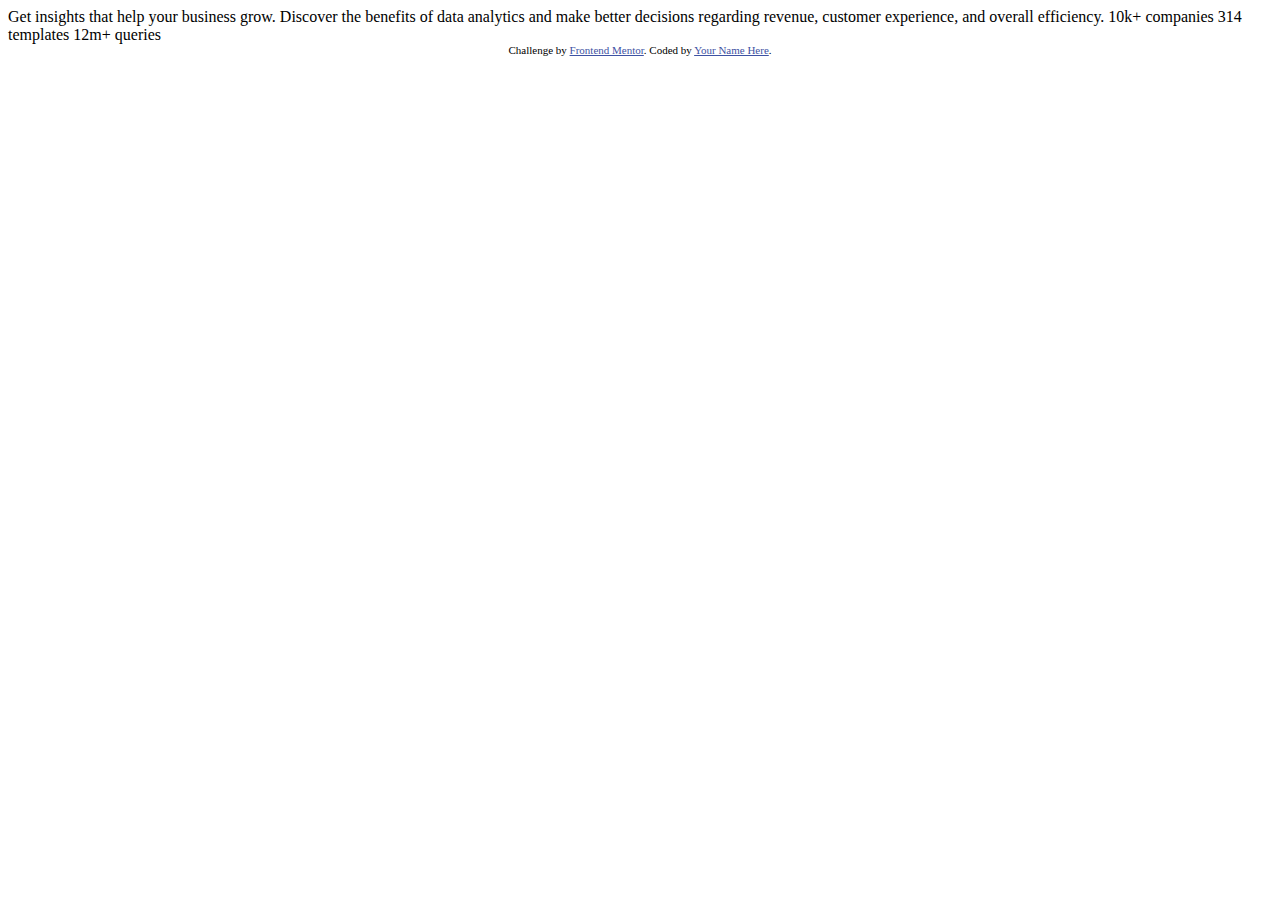
==== index.html @ a738b74b "start" ====
<!DOCTYPE html>
<html lang="en">
<head>
  <meta charset="UTF-8">
  <meta name="viewport" content="width=device-width, initial-scale=1.0"> <!-- displays site properly based on user's device -->

  <link rel="icon" type="image/png" sizes="32x32" href="./images/favicon-32x32.png">
  
  <title>Frontend Mentor | Stats preview card component</title>

  <!-- Feel free to remove these styles or customise in your own stylesheet 👍 -->
  <style>
    .attribution { font-size: 11px; text-align: center; }
    .attribution a { color: hsl(228, 45%, 44%); }
  </style>
</head>
<body>

  Get insights that help your business grow.

  Discover the benefits of data analytics and make better decisions regarding revenue, customer 
  experience, and overall efficiency.

  10k+ companies
  314 templates
  12m+ queries

  <div class="attribution">
    Challenge by <a href="https://www.frontendmentor.io?ref=challenge" target="_blank">Frontend Mentor</a>. 
    Coded by <a href="#">Your Name Here</a>.
  </div>
</body>
</html>
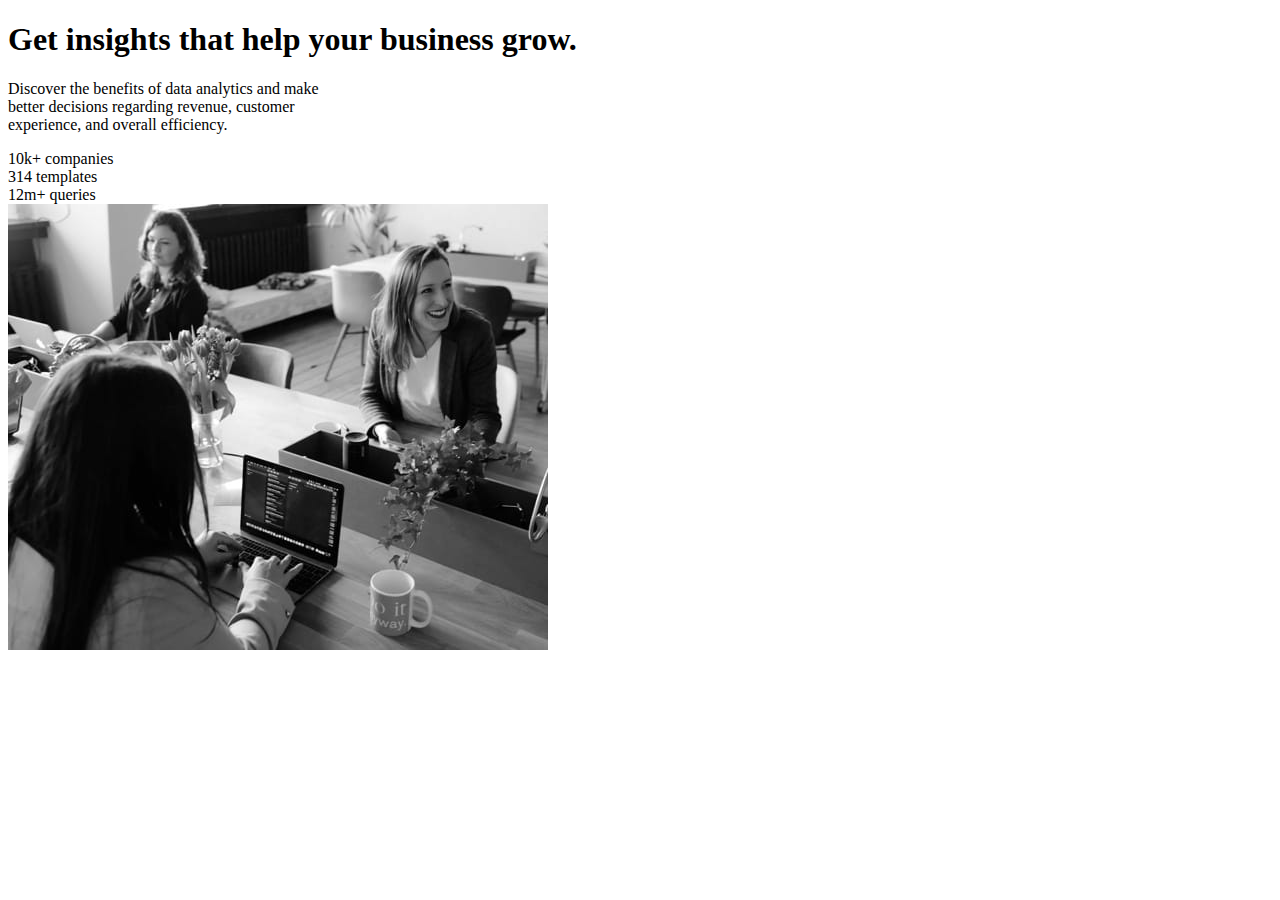
==== commit 608fcf71: "start" ====
--- a/index.html
+++ b/index.html
@@ -5,29 +5,34 @@
   <meta name="viewport" content="width=device-width, initial-scale=1.0"> <!-- displays site properly based on user's device -->
 
   <link rel="icon" type="image/png" sizes="32x32" href="./images/favicon-32x32.png">
+  <link rel="stylesheet" type="text/css" href="style.css">
   
   <title>Frontend Mentor | Stats preview card component</title>
 
   <!-- Feel free to remove these styles or customise in your own stylesheet 👍 -->
-  <style>
+  <!-- <style>
     .attribution { font-size: 11px; text-align: center; }
     .attribution a { color: hsl(228, 45%, 44%); }
-  </style>
+  </style> -->
 </head>
 <body>
+  <div class="Card">
+    <div class="card-about">
+      <h1>Get <span class="insights">insights</span> that help your business grow.</h1>
 
-  Get insights that help your business grow.
+      <p class="card-features">Discover the benefits of data analytics and make<br> better decisions regarding revenue, customer<br> experience, and overall efficiency.</p>
+      <div class="card-praise">
+        <div class="card-praise-element"><span class="numbers">10k+</span> <span class="types">companies</span></div>
+        <div class="card-praise-element"><span class="numbers">314</span> <span class="types"> templates</span></div>
+        <div class="card-praise-element"><span class="numbers">12m+</span> <span class="types"> queries</span></div>
+      </div>
 
-  Discover the benefits of data analytics and make better decisions regarding revenue, customer 
-  experience, and overall efficiency.
-
-  10k+ companies
-  314 templates
-  12m+ queries
-
-  <div class="attribution">
+    </div>
+    <img src="images\image-header-desktop.jpg" alt="People in office">
+  </div>
+  <!-- <div class="attribution">
     Challenge by <a href="https://www.frontendmentor.io?ref=challenge" target="_blank">Frontend Mentor</a>. 
     Coded by <a href="#">Your Name Here</a>.
-  </div>
+  </div> -->
 </body>
 </html>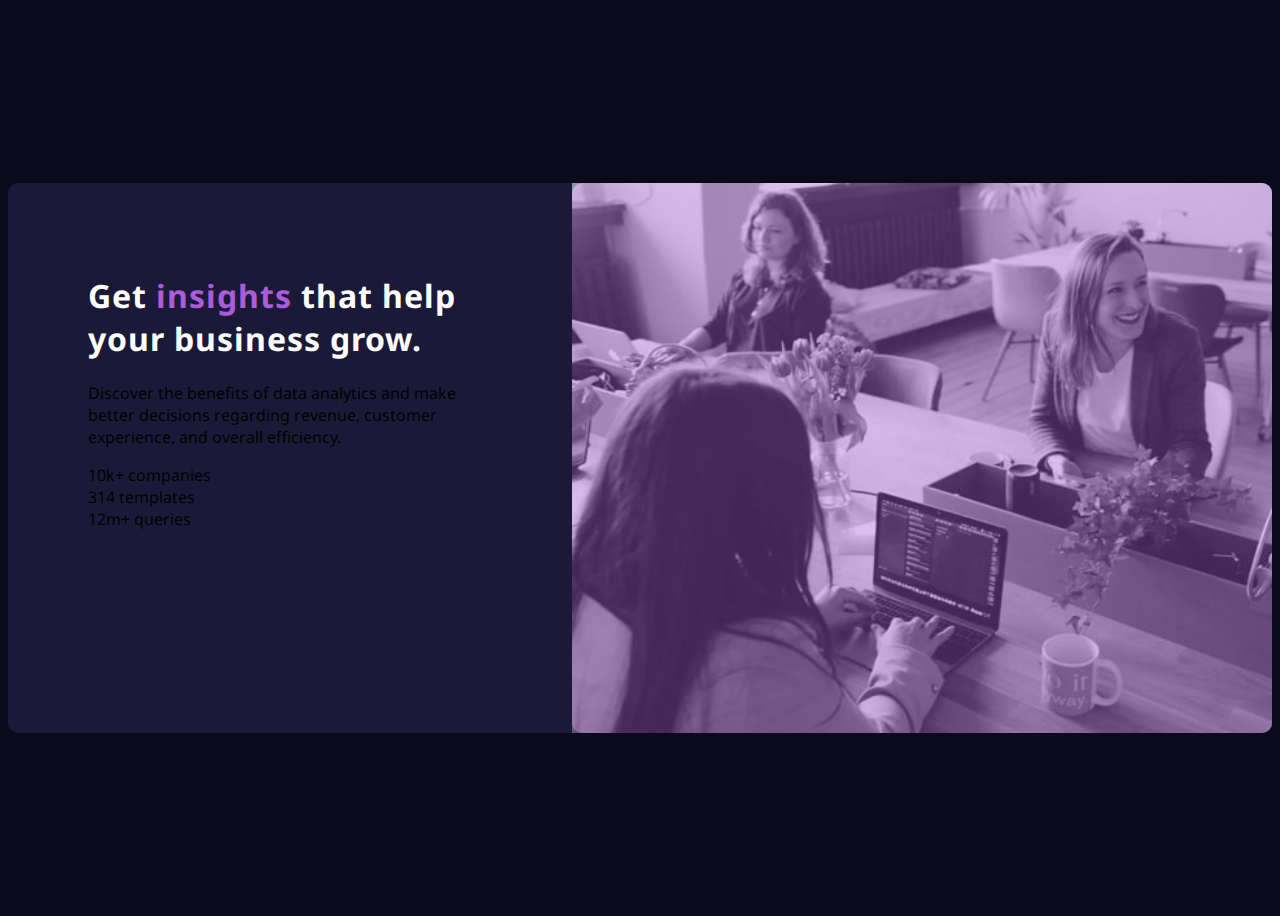
==== commit edb1a521: "a" ====
--- a/index.html
+++ b/index.html
@@ -3,6 +3,10 @@
 <head>
   <meta charset="UTF-8">
   <meta name="viewport" content="width=device-width, initial-scale=1.0"> <!-- displays site properly based on user's device -->
+  <!-- font -->
+  <link rel="preconnect" href="https://fonts.googleapis.com">
+ <link rel="preconnect" href="https://fonts.gstatic.com" crossorigin>
+ <link href="https://fonts.googleapis.com/css2?family=Inter:wght@400;700&family=Lexend+Deca&family=Noto+Sans:wght@700&display=swap" rel="stylesheet">
 
   <link rel="icon" type="image/png" sizes="32x32" href="./images/favicon-32x32.png">
   <link rel="stylesheet" type="text/css" href="style.css">
@@ -18,7 +22,7 @@
 <body>
   <div class="Card">
     <div class="card-about">
-      <h1>Get <span class="insights">insights</span> that help your business grow.</h1>
+      <h1>Get <span class="insights">insights</span> that help<br> your business grow.</h1>
 
       <p class="card-features">Discover the benefits of data analytics and make<br> better decisions regarding revenue, customer<br> experience, and overall efficiency.</p>
       <div class="card-praise">
@@ -28,7 +32,9 @@
       </div>
 
     </div>
-    <img src="images\image-header-desktop.jpg" alt="People in office">
+    <div class="pink">
+      <img src="images\image-header-desktop.jpg" alt="People in office">
+    </div>
   </div>
   <!-- <div class="attribution">
     Challenge by <a href="https://www.frontendmentor.io?ref=challenge" target="_blank">Frontend Mentor</a>. 
--- a/style.css
+++ b/style.css
@@ -0,0 +1,58 @@
+/*-------------  Desktop  ------------*/
+
+body{
+	background-color: hsl(233, 47%, 7%);
+	height: 100vh;
+	display: flex;
+	align-items: center;
+	font-family: 'Inter', sans-serif;
+    font-family: 'Lexend Deca', sans-serif;
+    font-family: 'Noto Sans', sans-serif;
+
+}
+
+.Card{
+	background-color: hsl(244, 38%, 16%);
+	display: flex;
+	flex-direction: row;
+	justify-content: space-between;
+	width: 100%;
+	max-width: 1500px ;
+	height: 550px;
+	margin: 0 auto;
+	border-radius: 10px;
+}
+
+.card-about{
+	margin: 70px 0 0 80px;
+
+}
+
+h1{
+	color: white;
+	font-family: 'Noto Sans', sans-serif;
+	letter-spacing: 1px;
+	font-weight: 700;
+}
+
+.insights {
+	color: hsl(277, 64%, 61%);
+	font-weight: 700;
+	letter-spacing: 1px;
+
+}
+
+.pink{
+	background-color: hsl(277, 64%, 61%);
+	border-radius: 10px;
+	/*width: 700px;
+	height: ;*/
+}
+
+img{
+	border-radius: 0 10px 10px 0;
+	width: 700px;
+	height: 550px;
+	opacity: 0.6;
+	filter: grayscale(50%);
+}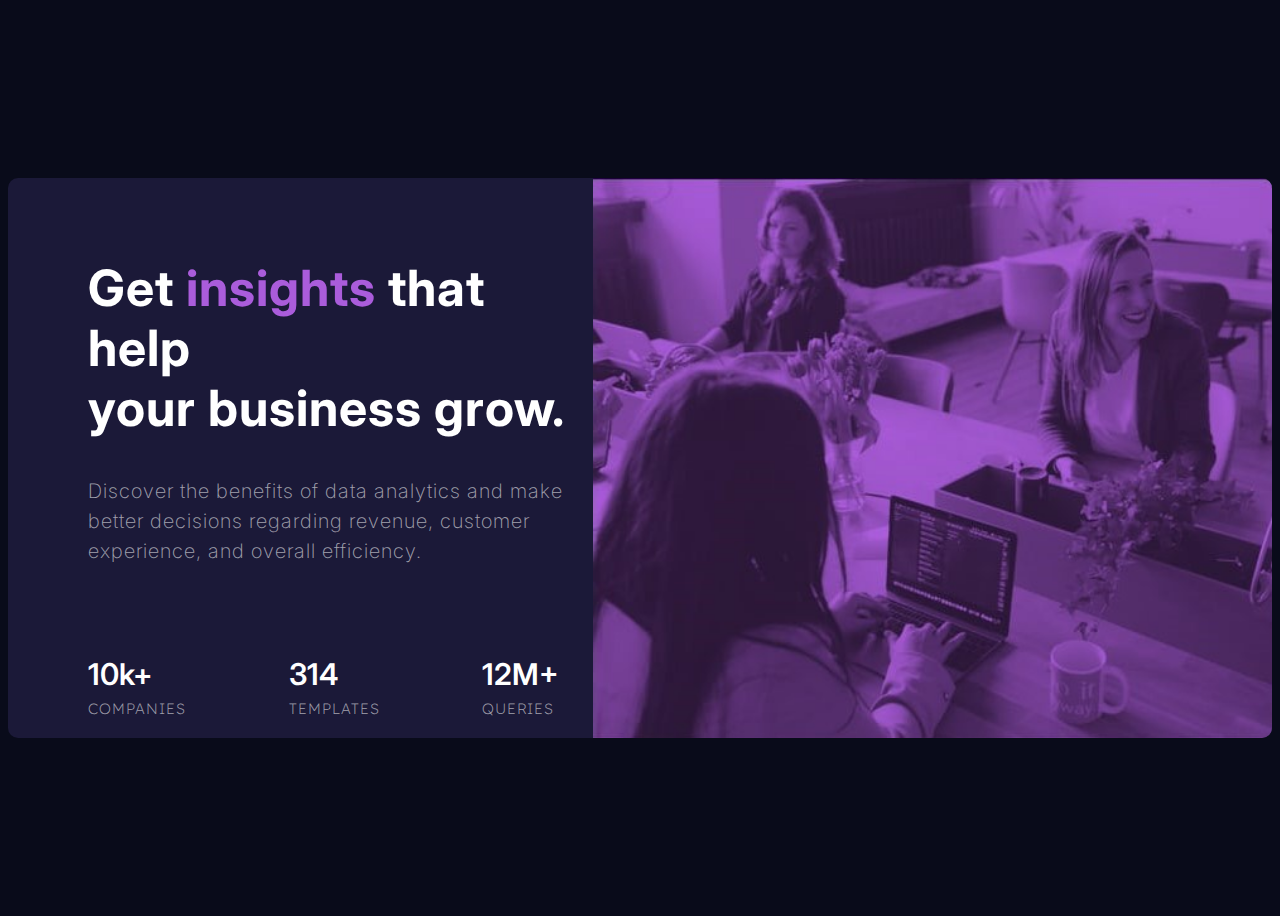
==== commit 4cfadd5e: "completed" ====
--- a/index.html
+++ b/index.html
@@ -5,8 +5,8 @@
   <meta name="viewport" content="width=device-width, initial-scale=1.0"> <!-- displays site properly based on user's device -->
   <!-- font -->
   <link rel="preconnect" href="https://fonts.googleapis.com">
- <link rel="preconnect" href="https://fonts.gstatic.com" crossorigin>
- <link href="https://fonts.googleapis.com/css2?family=Inter:wght@400;700&family=Lexend+Deca&family=Noto+Sans:wght@700&display=swap" rel="stylesheet">
+  <link rel="preconnect" href="https://fonts.gstatic.com" crossorigin>
+  <link href="https://fonts.googleapis.com/css2?family=Inter:wght@400;700&family=Lexend+Deca&display=swap" rel="stylesheet">
 
   <link rel="icon" type="image/png" sizes="32x32" href="./images/favicon-32x32.png">
   <link rel="stylesheet" type="text/css" href="style.css">
@@ -20,22 +20,37 @@
   </style> -->
 </head>
 <body>
-  <div class="Card">
-    <div class="card-about">
-      <h1>Get <span class="insights">insights</span> that help<br> your business grow.</h1>
+  <div class="card-desktop">
+    <div class="card-about-desktop">
+      <h1 class="desktop-h1">Get <span class="insights-desktop">insights</span> that help<br> your business grow.</h1>
 
-      <p class="card-features">Discover the benefits of data analytics and make<br> better decisions regarding revenue, customer<br> experience, and overall efficiency.</p>
-      <div class="card-praise">
-        <div class="card-praise-element"><span class="numbers">10k+</span> <span class="types">companies</span></div>
-        <div class="card-praise-element"><span class="numbers">314</span> <span class="types"> templates</span></div>
-        <div class="card-praise-element"><span class="numbers">12m+</span> <span class="types"> queries</span></div>
+      <p class="card-features-desktop">Discover the benefits of data analytics and make<br> better decisions regarding revenue, customer<br> experience, and overall efficiency.</p>
+
+      <div class="card-stats-desktop">
+        <div class="card-stats-element-desktop"><span class="numbers-desktop">10k+</span> <span class="types-desktop">companies</span></div>
+        <div class="card-stats-element-desktop"><span class="numbers-desktop">314</span> <span class="types-desktop"> templates</span></div>
+        <div class="card-stats-element-desktop"><span class="numbers-desktop">12M+</span> <span class="types-desktop"> queries</span></div>
       </div>
 
     </div>
-    <div class="pink">
-      <img src="images\image-header-desktop.jpg" alt="People in office">
+    <img src="images\desktop-design.jpg" class="desktop-image" alt="People in office">
+  </div>
+  <div class="card-mobile">
+    <div class="card-about-mobile">
+      <h1 class="mobile-h1">Get <span class="insights-mobile">insights</span> that<br> help your business<br> grow.</h1>
+
+      <p class="card-features-mobile">Discover the benefits of data<br> analytics and make better decisions<br> regarding revenue, customer<br> experience, and overall efficiency.</p>
+
+      <div class="card-stats-mobile">
+        <div class="card-stats-element-mobile"><span class="numbers-mobile">10k+</span> <span class="types-mobile">companies</span></div>
+        <div class="card-stats-element-mobile"><span class="numbers-mobile">314</span> <span class="types-mobile"> templates</span></div>
+        <div class="card-stats-element-mobile"><span class="numbers-mobile">12M+</span> <span class="types-mobile"> queries</span></div>
+      </div>
+
     </div>
+    <img src="images\mobile-design.jpg" class="mobile-image" alt="People in office">
   </div>
+  
   <!-- <div class="attribution">
     Challenge by <a href="https://www.frontendmentor.io?ref=challenge" target="_blank">Frontend Mentor</a>. 
     Coded by <a href="#">Your Name Here</a>.
--- a/style.css
+++ b/style.css
@@ -1,58 +1,196 @@
-/*-------------  Desktop  ------------*/
-
 body{
 	background-color: hsl(233, 47%, 7%);
 	height: 100vh;
 	display: flex;
 	align-items: center;
-	font-family: 'Inter', sans-serif;
+    font-family: 'Inter', sans-serif;
     font-family: 'Lexend Deca', sans-serif;
-    font-family: 'Noto Sans', sans-serif;
 
 }
 
-.Card{
+.card-desktop{
 	background-color: hsl(244, 38%, 16%);
 	display: flex;
 	flex-direction: row;
 	justify-content: space-between;
 	width: 100%;
-	max-width: 1500px ;
-	height: 550px;
+	max-width: 1450px ;
+	height: 560px;
 	margin: 0 auto;
 	border-radius: 10px;
 }
 
-.card-about{
-	margin: 70px 0 0 80px;
+.card-about-desktop{
+	margin: 46px 0 0 80px;
+	width: 600px;
+
 
 }
 
-h1{
-	color: white;
-	font-family: 'Noto Sans', sans-serif;
+.desktop-h1{
+	color: hsl(0, 0%, 100%);
+	font-family: 'Inter', sans-serif;
 	letter-spacing: 1px;
+	font-size: 50px;
 	font-weight: 700;
 }
 
-.insights {
+.insights-desktop {
 	color: hsl(277, 64%, 61%);
 	font-weight: 700;
 	letter-spacing: 1px;
 
 }
 
-.pink{
-	background-color: hsl(277, 64%, 61%);
-	border-radius: 10px;
-	/*width: 700px;
-	height: ;*/
+.card-features-desktop{
+	font-family: 'Inter', sans-serif;
+	color:  hsla(0, 0%, 100%, 0.6);
+	line-height: 1.5;
+	padding-top: 5px;
+	letter-spacing: 1px;
+	font-size: 20px;
+	font-weight: 200;
 }
 
-img{
-	border-radius: 0 10px 10px 0;
+.card-stats-desktop{
+	display: flex;
+	flex-direction: row;
+	justify-content: space-between;
+	margin-top: 90px;
+	width: 470px;
+}
+
+.card-stats-element-desktop{
+	display: flex;
+	flex-direction: column;
+}
+
+.numbers-desktop{
+	font-family: 'Inter', sans-serif;
+	/*letter-spacing: 1px;*/
+	color:hsl(0, 0%, 100%) ;
+	font-weight: 600;
+	font-size: 30px;
+
+}
+
+.types-desktop{
+	font-family: 'Lexend Deca', sans-serif;
+	text-transform: uppercase;
+	color:  hsla(0, 0%, 100%, 0.6);
+	font-weight: 200;
+	font-size: 15px;
+	letter-spacing: 1px;
+	padding-top: 7px;
+}
+
+
+.desktop-image {
+	border-radius: 0 10px 10px 0 ;
 	width: 700px;
-	height: 550px;
-	opacity: 0.6;
-	filter: grayscale(50%);
-}+	height: 560px;
+	
+}
+
+.card-mobile{
+	display:none;
+} 
+
+/*--------------- MOBILE ----------------- */
+
+
+ @media (max-width: 600px) {
+	body{
+	background-color: hsl(233, 47%, 7%);
+	display: flex;
+	flex-direction: column;
+	justify-content: center;
+	align-items: center;
+	height: 100vh;}
+
+	.card-mobile{
+		display: flex;
+		flex-direction: column-reverse;
+		justify-content: space-between;
+		background-color: hsl(244, 38%, 16%);
+		height: 100%;
+		max-height: 720px;
+		border-radius: 7px;
+	}
+
+	.card-about-mobile{
+		margin-bottom: 100px;
+		text-align: center;
+		margin: 0 auto;
+		height: 500px;
+		width: 300px;
+		
+	}
+
+	.mobile-h1{
+		color: hsl(0, 0%, 100%);
+		font-family: 'Inter', sans-serif;
+		font-size: 27px;
+		letter-spacing: 1px;
+		margin-top: 35px;
+		margin-bottom: 15px;
+	}
+
+	.insights-mobile {
+		color: hsl(277, 64%, 61%);
+		font-weight: 700;
+		letter-spacing: 1px;
+	}
+
+	.card-features-mobile{
+		font-family: 'Inter', sans-serif;
+		color:  hsla(0, 0%, 100%, 0.6);
+		line-height: 2;
+		margin-top: 0px;
+		letter-spacing: 1px;
+		font-size: 14px;
+		font-weight: 200;
+	}
+
+	.mobile-image{
+		border-radius: 7px 7px 0 0 ;
+	}
+
+	.card-stats-mobile{
+		display: flex;
+		flex-direction: column;
+		justify-content: space-between;
+		height: 180px;
+		margin-top: 20px;
+	}
+
+	.card-stats-element-mobile{
+		display: flex;
+		flex-direction: column;
+	}
+
+	.numbers-mobile{
+		font-family: 'Inter', sans-serif;
+		color:hsl(0, 0%, 100%) ;
+		font-weight: 600;
+		font-size: 20px;
+
+	}
+
+	.types-mobile{
+		font-family: 'Lexend Deca', sans-serif;
+		text-transform: uppercase;
+		color:  hsla(0, 0%, 100%, 0.6);
+		font-weight: 200;
+		font-size: 10px;
+		letter-spacing: 1px;
+		padding-top: 7px;
+	}
+
+  .card-desktop{
+		display: none;
+	}
+
+} 
+
+
